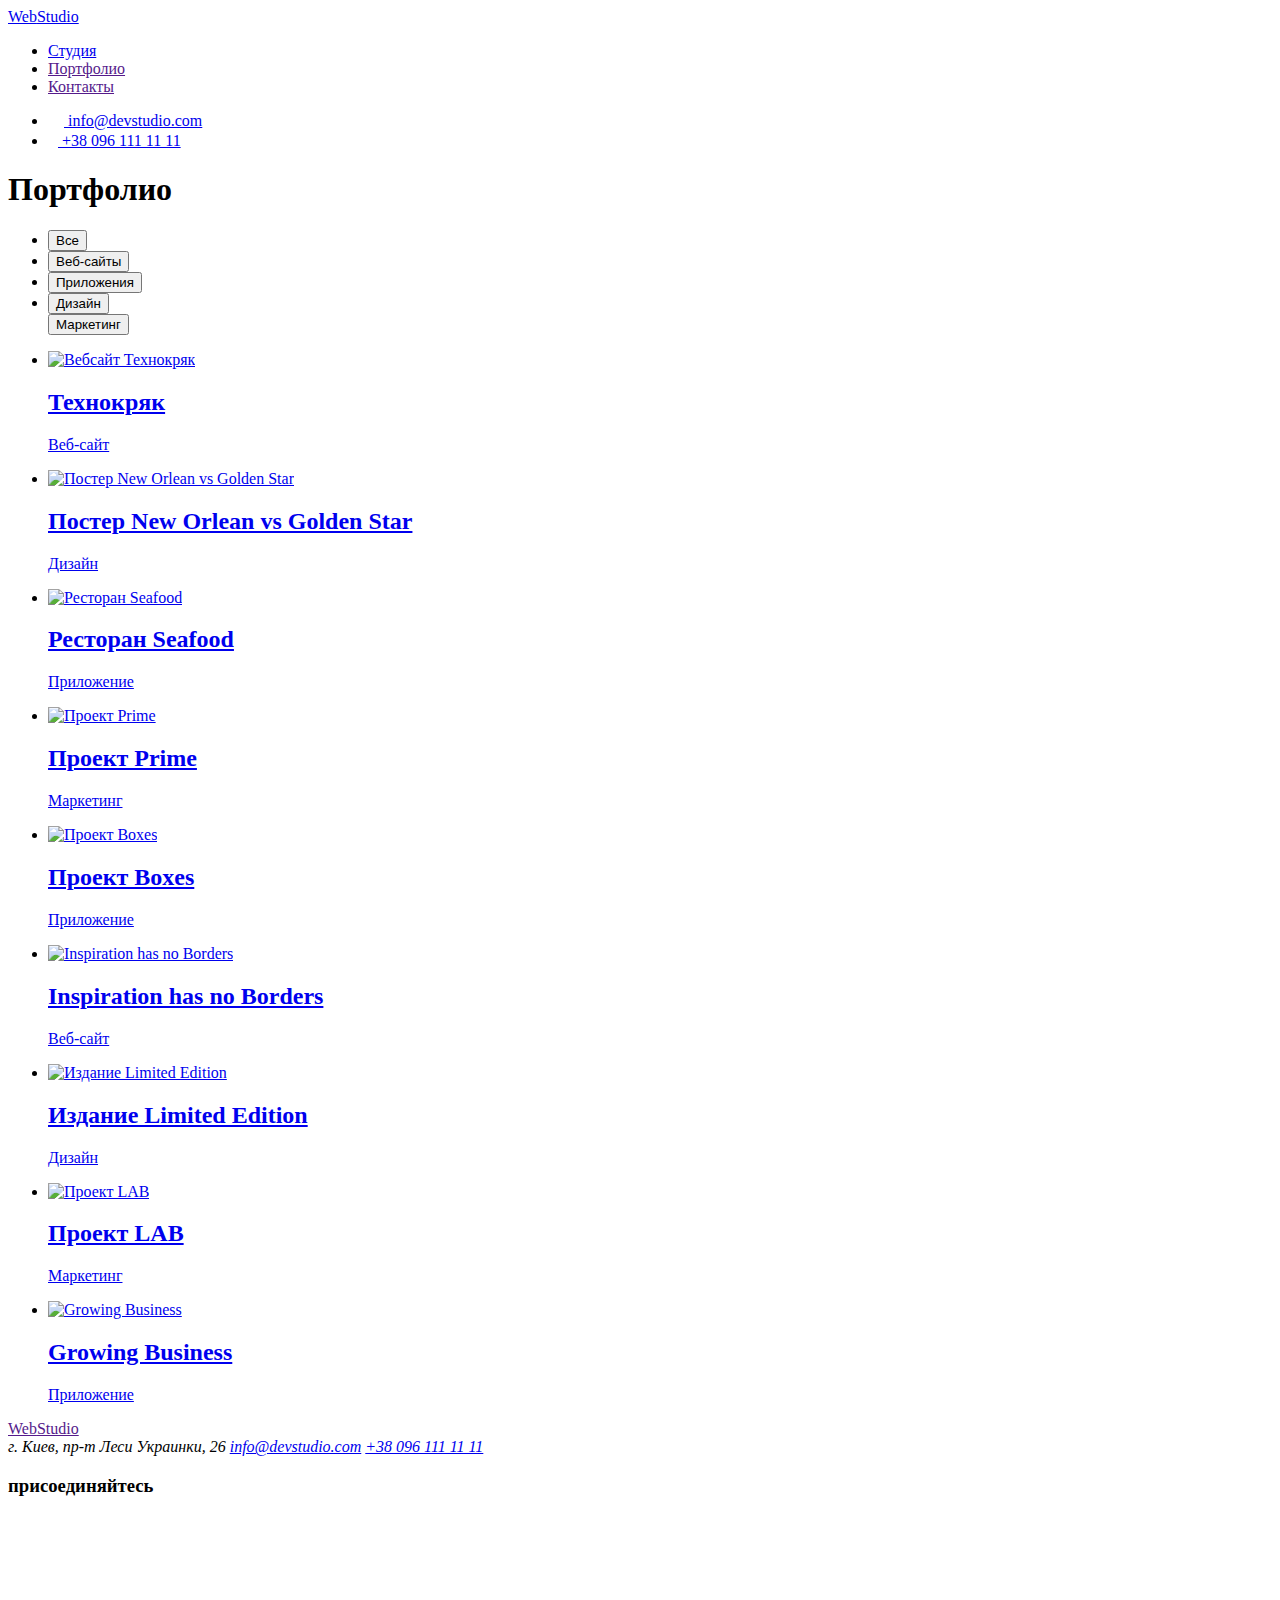
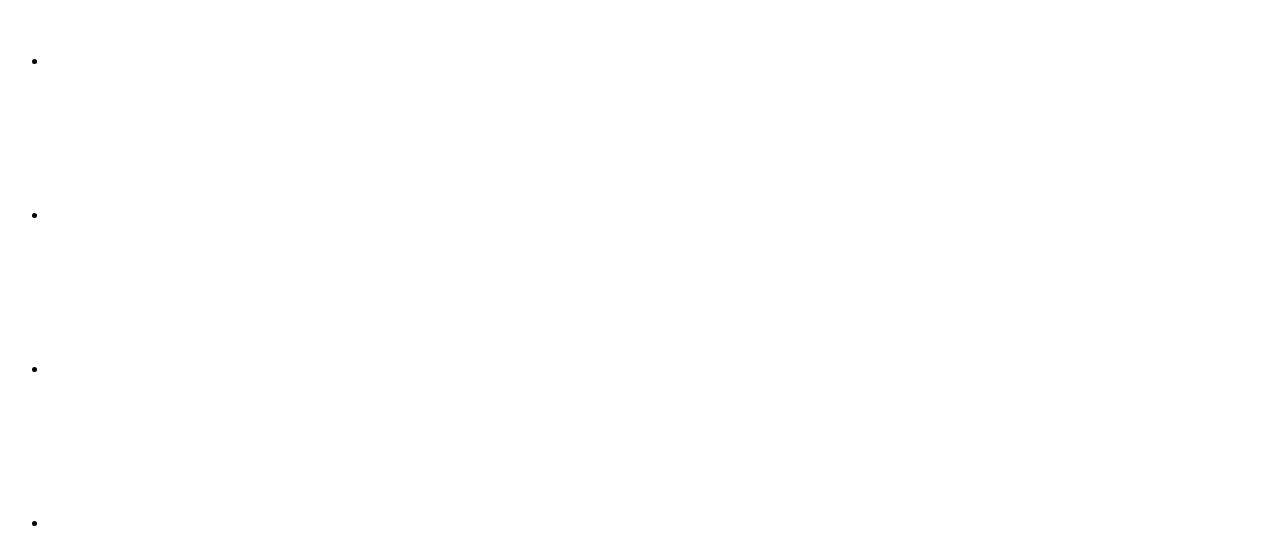
==== portfolio.html @ ab784875 "Create portfolio.html" ====
<!DOCTYPE html>
<html lang="ru">
<head>
    <meta charset="UTF-8">
    <meta http-equiv="X-UA-Compatible" content="IE=edge">
    <meta name="viewport" content="width=device-width, initial-scale=1.0">
    <title>Portfolio</title>
    <link href="https://fonts.googleapis.com/css2?family=Raleway:wght@700&family=Roboto:wght@400;500;700;900&display=swap" rel="stylesheet">
    <link rel="stylesheet" href="https://cdnjs.cloudflare.com/ajax/libs/modern-normalize/1.1.0/modern-normalize.min.css"
          integrity="sha512-wpPYUAdjBVSE4KJnH1VR1HeZfpl1ub8YT/NKx4PuQ5NmX2tKuGu6U/JRp5y+Y8XG2tV+wKQpNHVUX03MfMFn9Q=="
          crossorigin="anonymous" referrerpolicy="no-referrer" />
    <link rel="stylesheet" href="./css/style.css">
</head>
<body>
    <header class="header">
        <div class="container header_nav">
            <a class="logo_title link_logo" href="./index.html"><span class="logo">Web</span>Studio</a>
            <nav class="navigation">
                <ul class="nav_list list">
                    <li class="nav_item">
                        <a class="nav_link link" href="./index.html">Студия</a>
                    </li>
                    <li class="nav_item">
                        <a class="link_active nav_link link" href="">Портфолио</a>
                    </li>
                    <li class="nav_item">
                        <a class="nav_link link" href="">Контакты</a>
                    </li>
                </ul>
            </nav>
            <div class="header_contact">
                <ul class="contact_list list">
                    <li class="contact_item">
                        <a class="contact_link link " href="mailto:info@devstudio.com">
                            <svg class="icon_contact" width="16" height="12">
                                <use href="./img/icons.svg#icon-lettet"></use>
                            </svg>
                            info@devstudio.com</a>
                    </li>
                    <li class="contact_item">
                        <a class="contact_link link" href="tel:+380961111111">
                            <svg class="icon_contact" width="10" height="16">
                                <use href="./img/icons.svg#icon-smartphone"></use>
                            </svg>
                            +38 096 111 11 11</a>
                    </li>
                </ul>
            </div>
        </div>
    </header>
    <main>
        <section class="galerie">
            <div class="container"></div>
            <h1 class="visually-hidden">Портфолио</h1>
            <ul class="filter_list list">
                <li class="filter_item">
                    <button class ="filter_btn"
                    type="button">Все</button>
                </li>
                <li class="filter_item">
                    <button class="filter_btn" type="button">Веб-сайты</button>
                </li>
                <li class="filter_item">
                    <button class="filter_btn" type="button">Приложения</button>
                </li>
                <li class="filter_item">
                    <button class="filter_btn" type="button">Дизайн</button>
                </li>
                <liclass="filter_item" >
                    <button class="filter_btn" type="button">Маркетинг</button>
                </li>
            </ul>
            </div>
            <div class="container">
            <ul class="galerie_list list">
                <li class="galerie_item">
                    <a class="link" href="#"><img src="./img/tehnocraick.jpg" alt="Вебсайт Технокряк" width="370" height="294">
                    <div class="text_card">
                    <h2 class="galerie_title">Технокряк</h2>
                    <p class="galerie_text">Веб-сайт</p> </div></a>
                </li>
                <li class="galerie_item">
                    <a class="link" href="#"><img src="./img/poster.jpg" alt="Постер New Orlean vs Golden Star" width="370" height="294">
                    <div class="text_card">
                    <h2 class="galerie_title" >Постер New Orlean vs Golden Star</h2>
                    <p class="galerie_text" >Дизайн</p> </div>
                    </a>
                   
                </li>
                <li class="galerie_item">
                    <a class="link" href="#"><img src="./img/seafood.jpg" alt="Ресторан Seafood" width="370" height="294">
                    <div class="text_card">
                    <h2 class="galerie_title" >Ресторан Seafood</h2>
                    <p class="galerie_text" >Приложение</p> </div> </a>
                    
                </li>
                <li class="galerie_item" >
                    <a class="link" href="#"><img src="./img/prime.jpg" alt="Проект Prime" width="370" height="294">
                    <div class="text_card">
                    <h2 class="galerie_title">Проект Prime</h2>
                    <p class="galerie_text" >Маркетинг</p></div> </a>
                    
                </li>
                <li class="galerie_item">
                    <a class="link" href="#"><img src="./img/boxes.jpg" alt="Проект Boxes" width="370" height="294">
                    <div class="text_card">
                    <h2 class="galerie_title">Проект Boxes</h2>
                    <p class="galerie_text">Приложение</p></div> </a>
                    
                </li>
                <li class="galerie_item">
                    <a class="link" href="#"><img src="./img/inspiration.jpg" alt="Inspiration has no Borders" width="370" height="294">
                    <div class="text_card">
                    <h2 class="galerie_title" >Inspiration has no Borders</h2>
                    <p class="galerie_text" >Веб-сайт</p> </div></a>
                   
                </li>
                <li class="galerie_item">
                    <a class="link" href="#"><img src="./img/limited.jpg" alt="Издание Limited Edition" width="370" height="294">
                    <div class="text_card">
                    <h2 class="galerie_title">Издание Limited Edition</h2>
                    <p class="galerie_text" >Дизайн</p> </div></a>
                   
                </li>
                <li class="galerie_item">
                    <a class="link" href="#"><img src="./img/lab.jpg" alt="Проект LAB" width="370" height="294">
                    <div class="text_card">
                    <h2 class="galerie_title">Проект LAB</h2>
                    <p class="galerie_text">Маркетинг</p> </div></a>
                    
                </li>
                <li class="galerie_item">
                    <a class="link" href="#"><img src="./img/growing.jpg" alt="Growing Business" width="370" height="294">
                    <div class="text_card">
                    <h2 class="galerie_title">Growing Business</h2>
                    <p class="galerie_text" >Приложение</p></div> </a>
                    
                </li>
            </ul></div>
        </section>
    </main>
<footer class="footer_nav">
    <div class="container footer">
        <div class="footer_adress">
            <a class="footer_logo link_logo" href=""><span class="logo">Web</span>Studio</a>
            <address class="footer_contact">
                г. Киев, пр-т Леси Украинки, 26
                <a class="footer_link link" href="mailto:info@devstudio.com">info@devstudio.com</a>
                <a class="footer_link link" href="tel:+380961111111">+38 096 111 11 11</a>
            </address>
        </div>
        <div class="footer_soc">
            <h3 class="footer_soc_title">присоединяйтесь</h3>
            <ul class="footer_list list">
                <li class="footer_soc_item">
                    <a class="footer_soc_link" href="#">
                        <svg class="footer_icon_soc">
                            <use href="./img/icons.svg#icon-instagram-2"></use>
                        </svg>
                    </a>
                </li>
                <li class="footer_soc_item">
                    <a class="footer_soc_link" href="#">
                        <svg class="footer_icon_soc">
                            <use href="./img/icons.svg#icon-twitter-1"></use>
                        </svg>
                    </a>
                </li>
                <li class="footer_soc_item">
                    <a class="footer_soc_link" href="#">
                        <svg class="footer_icon_soc">
                            <use href="./img/icons.svg#icon-facebook-1"></use>
                        </svg>
                    </a>
                </li>
                <li class="footer_soc_item">
                    <a class="footer_soc_link" href="#">
                        <svg class="footer_icon_soc">
                            <use href="./img/icons.svg#icon-linkedin-1"></use>
                        </svg>
                    </a>
                </li>

            </ul>
        </div>
    </div>
</footer>
</body>
</html>
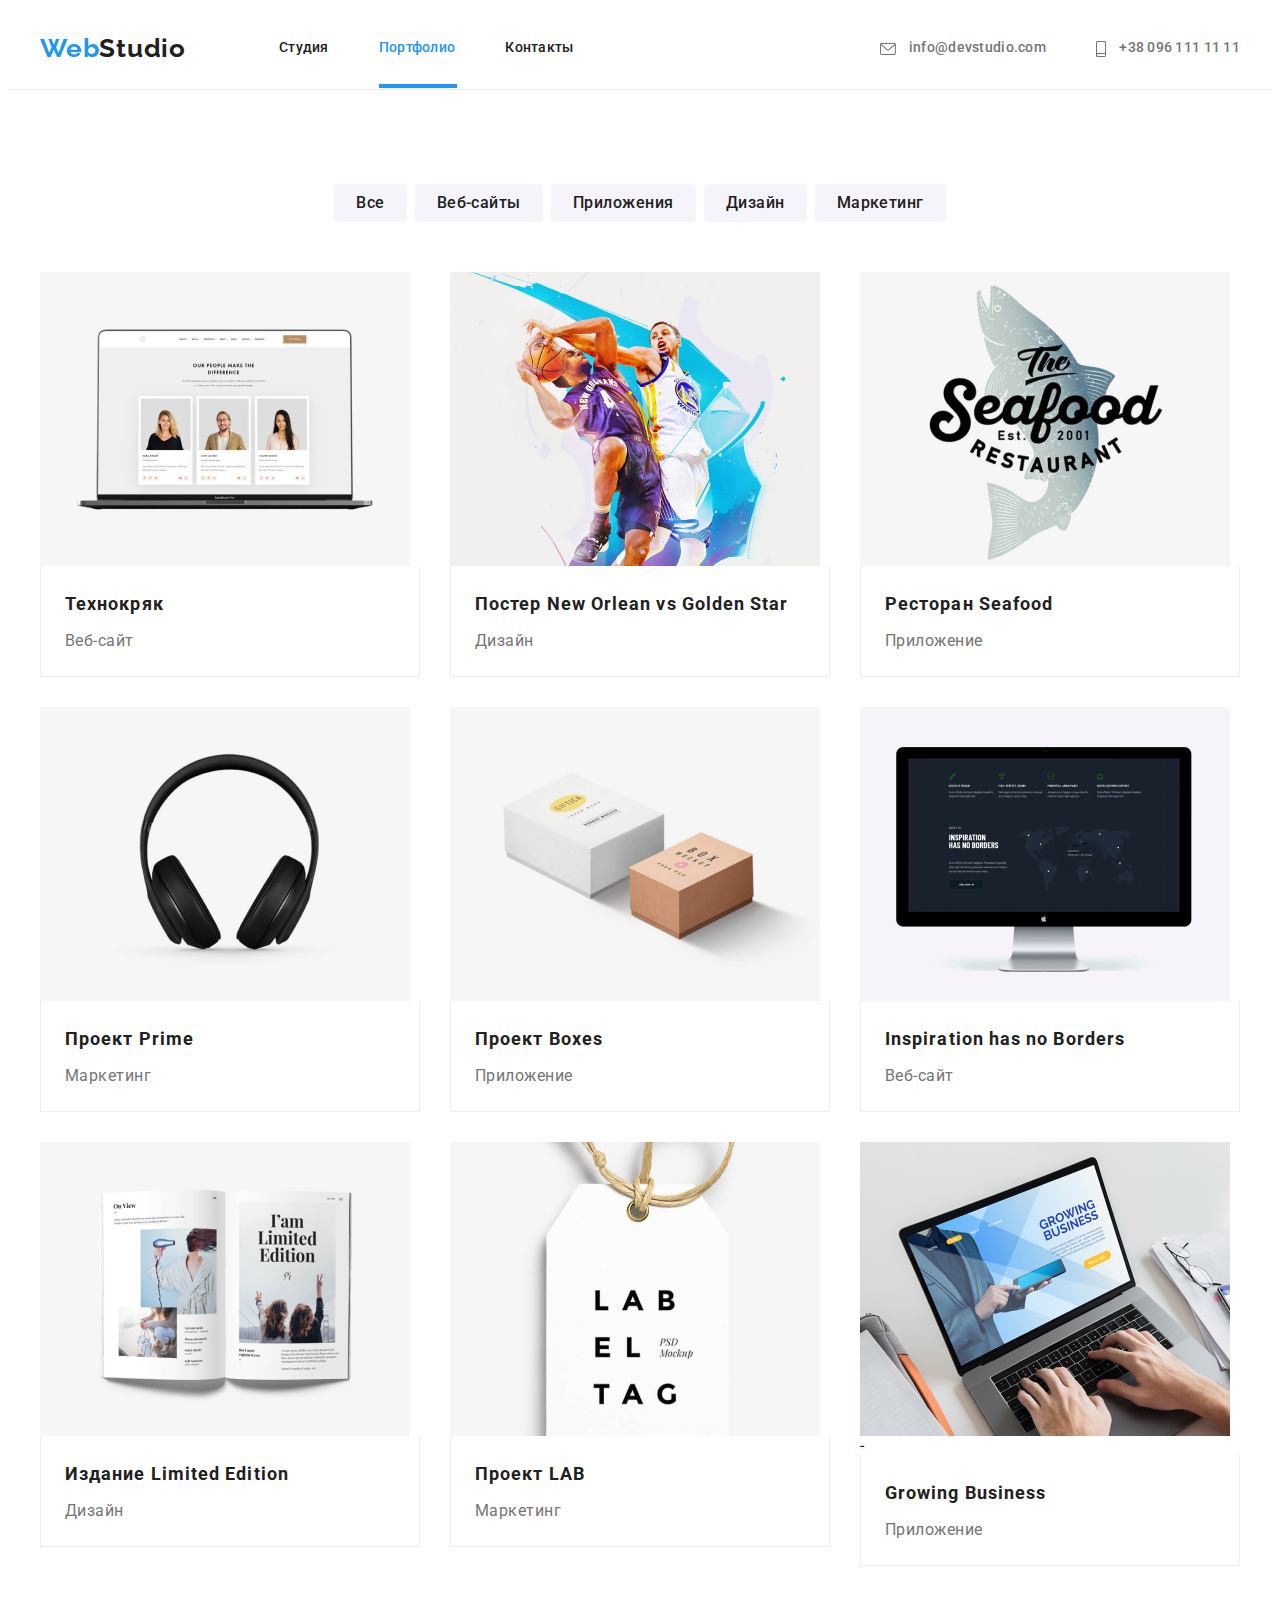
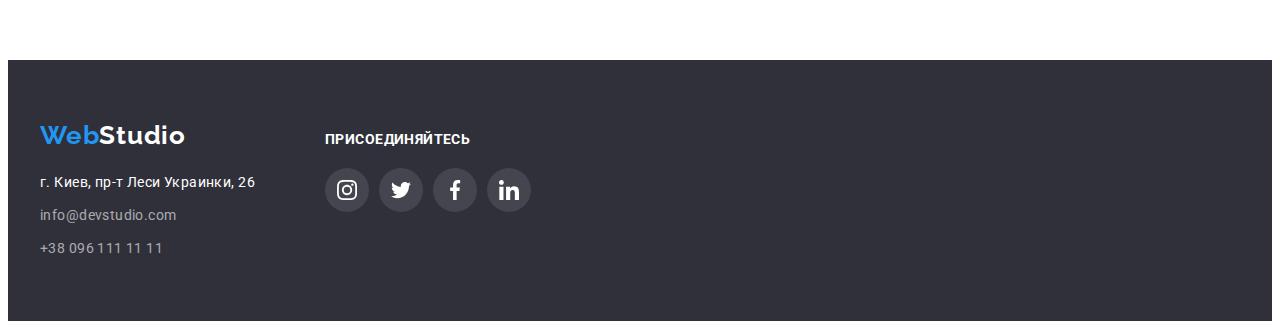
==== commit 7dfd370d: "ww" ====
--- a/portfolio.html
+++ b/portfolio.html
@@ -21,7 +21,7 @@
                         <a class="nav_link link" href="./index.html">Студия</a>
                     </li>
                     <li class="nav_item">
-                        <a class="link_active nav_link link" href="">Портфолио</a>
+                        <a class="link_active nav_link link_portfolio link" href="">Портфолио</a>
                     </li>
                     <li class="nav_item">
                         <a class="nav_link link" href="">Контакты</a>
@@ -74,13 +74,25 @@
             <div class="container">
             <ul class="galerie_list list">
                 <li class="galerie_item">
-                    <a class="link" href="#"><img src="./img/tehnocraick.jpg" alt="Вебсайт Технокряк" width="370" height="294">
+                    <a class="link" href="#">
+                    <div class="galerie_wrap">
+                    <img class= "eee" src="./img/tehnocraick.jpg" alt="Вебсайт Технокряк" width="370" height="294">
+                    <p class="galerie_cover_text">  Ресурс предлагает комплексные предложения с разным уровнем функционала и сервисов. Все это позволит посетителю получить
+                    исчерпывающие сведения о компании или частном лице.</p></div>
                     <div class="text_card">
                     <h2 class="galerie_title">Технокряк</h2>
-                    <p class="galerie_text">Веб-сайт</p> </div></a>
-                </li>
-                <li class="galerie_item">
-                    <a class="link" href="#"><img src="./img/poster.jpg" alt="Постер New Orlean vs Golden Star" width="370" height="294">
+                    <p class="galerie_text">Веб-сайт</p>
+                    </div></a>
+                
+                </li>
+                <li class="galerie_item">
+                    <a class="link" href="#">
+                        <div class="galerie_wrap">
+                        <img src="./img/poster.jpg" alt="Постер New Orlean vs Golden Star" width="370" height="294">
+                        <p class="galerie_cover_text"> Ресурс предлагает комплексные предложения с разным уровнем функционала и сервисов. Все
+                            это позволит посетителю получить
+                            исчерпывающие сведения о компании или частном лице.</p>
+                        </div>
                     <div class="text_card">
                     <h2 class="galerie_title" >Постер New Orlean vs Golden Star</h2>
                     <p class="galerie_text" >Дизайн</p> </div>
@@ -88,49 +100,91 @@
                    
                 </li>
                 <li class="galerie_item">
-                    <a class="link" href="#"><img src="./img/seafood.jpg" alt="Ресторан Seafood" width="370" height="294">
+                    <a class="link" href="#">
+                        <div class="galerie_wrap">
+                        <img src="./img/seafood.jpg" alt="Ресторан Seafood" width="370" height="294">
+                        <p class="galerie_cover_text"> Ресурс предлагает комплексные предложения с разным уровнем функционала и сервисов. Все
+                            это позволит посетителю получить
+                            исчерпывающие сведения о компании или частном лице.</p>
+                        </div>
                     <div class="text_card">
                     <h2 class="galerie_title" >Ресторан Seafood</h2>
                     <p class="galerie_text" >Приложение</p> </div> </a>
                     
                 </li>
                 <li class="galerie_item" >
-                    <a class="link" href="#"><img src="./img/prime.jpg" alt="Проект Prime" width="370" height="294">
+                    <a class="link" href="#">
+                        <div class="galerie_wrap">
+                        <img src="./img/prime.jpg" alt="Проект Prime" width="370" height="294">
+                        <p class="galerie_cover_text"> Ресурс предлагает комплексные предложения с разным уровнем функционала и сервисов. Все
+                            это позволит посетителю получить
+                            исчерпывающие сведения о компании или частном лице.</p>
+                        </div>
                     <div class="text_card">
                     <h2 class="galerie_title">Проект Prime</h2>
                     <p class="galerie_text" >Маркетинг</p></div> </a>
                     
                 </li>
                 <li class="galerie_item">
-                    <a class="link" href="#"><img src="./img/boxes.jpg" alt="Проект Boxes" width="370" height="294">
+                    <a class="link" href="#">
+                        <div class="galerie_wrap">
+                        <img src="./img/boxes.jpg" alt="Проект Boxes" width="370" height="294">
+                        <p class="galerie_cover_text"> Ресурс предлагает комплексные предложения с разным уровнем функционала и сервисов. Все
+                            это позволит посетителю получить
+                            исчерпывающие сведения о компании или частном лице.</p>
+                        </div>
                     <div class="text_card">
                     <h2 class="galerie_title">Проект Boxes</h2>
                     <p class="galerie_text">Приложение</p></div> </a>
                     
                 </li>
                 <li class="galerie_item">
-                    <a class="link" href="#"><img src="./img/inspiration.jpg" alt="Inspiration has no Borders" width="370" height="294">
+                    <a class="link" href="#">
+                        <div class="galerie_wrap">
+                        <img src="./img/inspiration.jpg" alt="Inspiration has no Borders" width="370" height="294">
+                        <p class="galerie_cover_text"> Ресурс предлагает комплексные предложения с разным уровнем функционала и сервисов. Все
+                            это позволит посетителю получить
+                            исчерпывающие сведения о компании или частном лице.</p>
+                        </div>
                     <div class="text_card">
                     <h2 class="galerie_title" >Inspiration has no Borders</h2>
                     <p class="galerie_text" >Веб-сайт</p> </div></a>
                    
                 </li>
                 <li class="galerie_item">
-                    <a class="link" href="#"><img src="./img/limited.jpg" alt="Издание Limited Edition" width="370" height="294">
+                    <a class="link" href="#">
+                        <div class="galerie_wrap">
+                        <img src="./img/limited.jpg" alt="Издание Limited Edition" width="370" height="294">
+                        <p class="galerie_cover_text"> Ресурс предлагает комплексные предложения с разным уровнем функционала и сервисов. Все
+                            это позволит посетителю получить
+                            исчерпывающие сведения о компании или частном лице.</p>
+                        </div>
                     <div class="text_card">
                     <h2 class="galerie_title">Издание Limited Edition</h2>
                     <p class="galerie_text" >Дизайн</p> </div></a>
                    
                 </li>
                 <li class="galerie_item">
-                    <a class="link" href="#"><img src="./img/lab.jpg" alt="Проект LAB" width="370" height="294">
+                    <a class="link" href="#">
+                        <div class="galerie_wrap">
+                        <img src="./img/lab.jpg" alt="Проект LAB" width="370" height="294">
+                        <p class="galerie_cover_text"> Ресурс предлагает комплексные предложения с разным уровнем функционала и сервисов. Все
+                            это позволит посетителю получить
+                            исчерпывающие сведения о компании или частном лице.</p>
+                        </div>
                     <div class="text_card">
                     <h2 class="galerie_title">Проект LAB</h2>
                     <p class="galerie_text">Маркетинг</p> </div></a>
                     
                 </li>
                 <li class="galerie_item">
-                    <a class="link" href="#"><img src="./img/growing.jpg" alt="Growing Business" width="370" height="294">
+                    <a class="link" href="#">
+                        <div class="galerie_wrap">
+                        <img src="./img/growing.jpg" alt="Growing Business" width="370" height="294">
+                        <p class="galerie_cover_text"> Ресурс предлагает комплексные предложения с разным уровнем функционала и сервисов. Все
+                            это позволит посетителю получить
+                            исчерпывающие сведения о компании или частном лице.</p>
+                        </div>-
                     <div class="text_card">
                     <h2 class="galerie_title">Growing Business</h2>
                     <p class="galerie_text" >Приложение</p></div> </a>
--- a/css/style.css
+++ b/css/style.css
@@ -0,0 +1,678 @@
+:root {
+    --header-color: #2F303A;
+    --title-color: #212121;
+    --text-color: #757575;
+    --blue-text-color: #2196F3;
+    --background-color: #F5F4FA;
+    --secondary-color: #ffffff;
+}
+
+body {
+    font-family: Roboto, Tahomo, sans-serif;
+    color: var(--text-color);
+}
+
+p, 
+h1, 
+h2, 
+h3, 
+h4, 
+h5, 
+h6 {
+    margin: 0;
+}
+
+ul,
+ol {
+    padding-left: 0;
+    margin: 0;
+}
+img {
+    display: block;
+    max-width: 100%;
+    height: auto;
+}
+.container {
+    width: 1200px;
+    padding-left: 15px;
+    padding-right: 15px;
+    margin: 0 auto;
+}
+.list {
+    list-style: none;
+}
+.link {
+    text-decoration: none;
+    transition: color 250ms cubic-bezier(0.4, 0, 0.2, 1);
+}
+.link:hover,
+.link:focus {
+    color: var(--blue-text-color);
+}
+.link_logo {
+    text-decoration: none;
+}
+.visually-hidden {
+    position: absolute;
+    white-space: nowrap;
+    width: 1px;
+    height: 1px;
+    overflow: hidden;
+    border: 0;
+    padding: 0;
+    clip: rect(0 0 0 0);
+    clip-path: inset(50%);
+    margin: -1px;
+}
+.section {
+    padding-top: 94px;
+    padding-bottom: 94px;
+}
+/* ---------------------header------------------------- */
+
+.header {
+    border-bottom: 1px solid #ECECEC;
+}
+.header_nav {
+    display: flex;
+    align-items: center;
+}
+.navigation, .contact_link {
+    background-color: var(--secondary-color);
+    font-weight: 500;
+    font-size: 14px;
+    line-height: 1.14;
+    letter-spacing: 0.02em;
+    
+}
+
+.logo_title {
+    padding-top: 25px;
+    padding-bottom: 25px;
+    margin-right: 93px;
+    
+}
+
+.logo_title, .footer_logo {
+    font-family: Raleway, Tahoma, sans-serif;
+    font-weight: 700;
+    font-size: 26px;
+    line-height: 1.19;
+    letter-spacing: 0.03em;
+ 
+}
+
+.logo_title, .nav_link {
+    color: var(--title-color);
+}
+.logo {
+    color: var(--blue-text-color);
+}
+.icon_contact {
+    fill: currentColor;
+    margin-right: 10px;
+    vertical-align: middle;
+}
+
+.link_active{
+    color: var(--blue-text-color);
+}
+
+.link_studio {
+    position: relative;
+}
+.link_studio::after {
+    content: "";
+    width: 48px;
+    height: 4px;
+    background-color: var(--blue-text-color);
+    display: block;
+    position: absolute;
+    bottom: 0;
+}
+.contact_link {
+    color: var(--text-color);
+
+
+}
+.nav_list {
+    display: flex;
+}
+.nav_item:not(:last-child) {
+    margin-right: 50px;
+}
+.nav_link, .contact_link{
+    display: block;
+    padding-top: 32px;
+    padding-bottom: 32px;
+  } 
+.header_contact {
+    margin-left: auto;
+}
+.contact_list {
+    display: flex;
+    align-items: center;
+    
+}
+
+
+.contact_item:not(:last-child) {
+    margin-right: 50px; 
+}
+
+.link_portfolio {
+    position: relative;
+}
+.link_portfolio::after {
+    content: "";
+    width: 78px;
+    height: 4px;
+    background-color: var(--blue-text-color);
+    display: block;
+    position: absolute;
+    bottom: 0;
+}
+
+/* ---------------------hero------------------------- */
+
+.hero {
+    background-color: var(--header-color);
+    padding-top: 200px;
+    padding-bottom: 200px;
+    max-width: 1600px;
+    margin: 0 auto;
+    background-image: linear-gradient(
+        rgba(47, 48, 58, 0.4),
+        rgba(47, 48, 58, 0.4)
+    ),
+    url(../img/overlay.jpg);
+    background-repeat: no-repeat;
+    background-size: cover;
+    background-position: center;
+}
+.hero_title {
+    margin-bottom: 30px;
+    margin-left: 237px;
+    margin-right: auto;
+    width: 696px;
+    font-weight: 900;
+    font-size: 44px;
+    line-height: 1.36;
+    text-align: center;
+    letter-spacing: 0.06em;
+    text-transform: uppercase;
+    color: var(--secondary-color);
+    
+}
+.hero_btn {
+    display: block;
+    margin: 0 auto;
+    padding: 10px 32px;
+    cursor: pointer;
+    font-family: inherit;
+    font-weight: 700;
+    font-size: 16px;
+    line-height: 1.88;
+    align-items: center;
+    text-align: center;
+    letter-spacing: 0.06em;
+    background-color: var(--blue-text-color);
+    color: var(--secondary-color);
+    box-shadow: 0px 4px 4px rgba(0, 0, 0, 0.15);
+    border-radius: 4px;
+}
+
+/* --------------------features------------------------ */
+.features {
+    padding-bottom: 0;
+}
+
+.icon_features {
+    width: 70px;
+    height: 70px;
+   
+    
+    
+}
+.icon_container {
+    background-color: var(--background-color);
+    height: 120px;
+    border-radius: 4px;
+    margin-bottom: 30px;
+    display: flex;
+    justify-content: center;
+    align-items: center;
+    
+}
+.features_title {
+    font-weight: 700;
+    font-size: 14px;
+    line-height: 1.14;
+    letter-spacing: 0.03em;
+    text-transform: uppercase;
+    color: var(--title-color);
+    margin-bottom: 10px;
+}    
+
+.features_text, .footer_nav {
+    font-size: 14px;
+    line-height: 1.71;
+    letter-spacing: 0.03em;
+}
+.features_list {
+    display: flex;
+}
+
+.features_item {
+    width: 270px;
+}
+
+.features_item:not(:last-child) {
+    margin-right: 30px;
+}
+/* --------------------works-team ----------------------- */
+
+.works_title, .team_title, .client_title {
+    font-weight: 700;
+    font-size: 36px;
+    line-height: 1.17;
+    letter-spacing: 0.03em;
+    color: var(--title-color);
+}
+.works_title {
+    margin-bottom: 50px;
+    text-align: center;
+}
+.works_list {
+    display: flex;
+}
+.works_item:not(:last-child) {
+    margin-right: 30px;
+}
+.works_cards {
+    position: relative;
+}
+.work_text {
+    font-weight: 700;
+    font-size: 14px;
+    line-height: 1.14;
+    text-align: center;
+    letter-spacing: 0.03em;
+    text-transform: uppercase;
+    background-color: rgba(47, 48, 58, 0.8); ;
+    color: var(--secondary-color);
+    width: 370px;
+    min-height: 70px;
+    display: flex;
+    align-items: center;
+    justify-content: center;
+    position: absolute;
+    bottom: 0;
+   
+}
+
+
+
+.team {
+    background-color: var(--background-color);
+    font-size: 16px;
+    line-height: 1.19;
+    letter-spacing: 0.03em;
+}
+.team_title {
+    margin-bottom: 50px;
+    text-align: center;
+}
+.team_list {
+    display: flex;
+}
+.team_item {
+    background-color: var(--secondary-color);
+    box-shadow: 0px 1px 3px rgba(0, 0, 0, 0.12),
+    0px 1px 1px rgba(0, 0, 0, 0.14),
+    0px 2px 1px rgba(0, 0, 0, 0.2);
+    border-radius: 0px 0px 4px 4px;
+}    
+
+.team_item:not(:last-child) {
+    margin-right: 30px;
+}
+
+.team_name {
+    font-weight: 500;
+    color: var(--title-color);
+    margin-top: 30px;
+    margin-bottom: 10px;
+    text-align: center;
+}
+.team_text {
+    text-align: center;
+    margin-bottom: 16px;
+}
+
+.soc_list {
+    display: flex;
+    justify-content: center;
+}
+.soc_item + .soc_item {
+    margin-left: 10px;
+    margin-bottom: 30px;
+}
+.soc_link {
+    width: 44px;
+    height: 44px;
+    background-color: var(--secondary-color);
+    border-radius: 50%;
+    display: flex;
+    justify-content: center;
+    align-items: center;
+    fill: #AFB1B8;
+    transition: background-color 250ms cubic-bezier(0.4, 0, 0.2, 1), fill 250ms cubic-bezier(0.4, 0, 0.2, 1);
+}
+
+.soc_link:hover, .soc_link:focus {
+    background-color: var(--blue-text-color);
+    fill: var(--secondary-color);
+}
+
+.icon_soc {
+    width: 20px;
+    height: 20px;
+}
+
+/* ----------------------client----------------------- */
+
+.client {
+    padding-bottom: 102px;
+}
+
+.client_title {
+    margin-bottom: 50px;
+    text-align: center;
+}
+
+.client_list {
+    display: flex;
+    justify-content: center;
+}
+
+.client_item + .client_item {
+    margin-left: 30px;
+    }
+
+.client_link {
+    width: 170px;
+    height: 92px;
+    background-color: var(--secondary-color);
+    border: 1px solid #AFB1B8;
+    border-radius: 4px;
+    display: flex;
+    justify-content: center;
+    align-items: center;
+    fill: #AFB1B8;
+    transition: fill 250ms cubic-bezier(0.4, 0, 0.2, 1),
+    border 250ms cubic-bezier(0.4, 0, 0.2, 1);
+}
+.client_link:hover,
+.client_link:focus {
+    fill: var(--blue-text-color);
+    border: 1px solid var(--blue-text-color);
+}
+.client_icon {
+    width: 106px;
+    height: 60px;
+}
+
+
+/* --------------------footer----------------------- */
+.footer_contact{
+    font-style: normal;
+}
+
+.footer_nav {
+    background-color: var(--header-color);
+    color: var(--secondary-color);
+    
+ }
+.footer_adress {
+    padding-top: 60px;
+    padding-bottom: 60px;
+}
+ .footer {
+     display: flex;
+     
+ }
+ .footer_soc {
+    margin-left: 70px;
+    padding-top: 72px;
+    padding-bottom: 100px;
+ }
+.footer_logo {
+    display: block;
+    color: var(--secondary-color);
+    margin-bottom: 20px;
+}
+
+.footer_link {
+    color: rgba(255, 255, 255, 0.6);
+    margin-top: 9px;
+}
+.footer_contact{
+    display: flex;
+    flex-flow: column wrap;
+    }
+
+.footer_soc_title {
+    font-weight: 700;
+    font-size: 14px;
+    line-height: 1.14;
+    letter-spacing: 0.03em;
+    text-transform: uppercase;
+    color: var(--secondary-color);
+    margin-bottom: 20px;
+}    
+.footer_list {
+    display: flex;
+    
+}
+
+.footer_soc_item + .footer_soc_item {
+    margin-left: 10px;
+    
+}
+
+.footer_soc_link {
+    width: 44px;
+    height: 44px;
+    background-color: rgba(255, 255, 255, 0.1);
+    border-radius: 50%;
+    display: flex;
+    justify-content: center;
+    align-items: center;
+    fill: var(--secondary-color);
+    transition: background-color 250ms cubic-bezier(0.4, 0, 0.2, 1),
+    fill 250ms cubic-bezier(0.4, 0, 0.2, 1);
+}
+
+.footer_soc_link:hover,
+.footer_soc_link:focus {
+    background-color: var(--blue-text-color);
+    fill: var(--secondary-color);
+}
+
+.footer_icon_soc {
+    width: 20px;
+    height: 20px;
+}
+
+/* --------------------portfolio-------------------- */
+.filter_list {
+    display: flex;
+    justify-content: center;
+    margin-bottom: 50px;
+}
+.filter_item:not(:last-child) {
+    margin-right: 8px;
+}
+.filter_btn {
+    cursor: pointer;
+    padding: 6px 22px;
+    font-family: inherit;
+    font-weight: 500;
+    font-size: 16px;
+    line-height: 1.63;
+    text-align: center;
+    letter-spacing: 0.03em;
+    color: var(--title-color);
+    background-color: var(--background-color);
+    border: none;
+    border-radius: 4px;
+    transition: background-color 250ms cubic-bezier(0.4, 0, 0.2, 1),
+                color 250ms cubic-bezier(0.4, 0, 0.2, 1),
+                box-shadow 250ms cubic-bezier(0.4, 0, 0.2, 1);
+}
+
+.filter_btn:hover,
+.filter_btn:focus {
+    background-color: var(--blue-text-color);
+    color: var(--secondary-color);
+    box-shadow: 0px 3px 1px rgba(0, 0, 0, 0.1),
+    0px 1px 2px rgba(0, 0, 0, 0.08),
+    0px 2px 2px rgba(0, 0, 0, 0.12);
+    
+}
+
+
+/* --------------------galerie-------------------- */
+.galerie {
+    padding-top: 94px;
+    padding-bottom: 94px;
+}
+
+.galerie_list {
+    display: flex;
+    flex-wrap: wrap;
+    margin-left: -30px;
+    margin-top: -30px;
+}
+.galerie_item {
+    margin-left: 30px;
+    margin-top: 30px;
+    flex-basis: calc((100% - 90px) / 3);
+    transition: box-shadow 250ms cubic-bezier(0.4, 0, 0.2, 1); 
+}
+
+.galerie_item:hover,
+.galerie_item:focus {
+    box-shadow: 0px 4px 4px rgba(0, 0, 0, 0.25);
+    
+}
+.galerie_title {
+    margin-bottom: 4px;
+    font-weight: 700;
+    font-size: 18px;
+    line-height: 2;
+    letter-spacing: 0.06em;
+    color: var(--title-color);
+}
+
+.galerie_text {
+    font-size: 16px;
+    line-height: 1.88;
+    letter-spacing: 0.03em;
+    color: var(--text-color); 
+}
+
+.text_card {
+    padding: 20px 24px;
+    border-bottom: 1px solid #EEEEEE;
+    border-left: 1px solid #EEEEEE;
+    border-right: 1px solid #EEEEEE;
+}
+
+.galerie_wrap {
+    position: relative;
+    overflow: hidden;  
+}
+
+.galerie_cover_text {
+    position: absolute;
+    top: 0;
+    background-color: rgba(33, 150, 243, 0.9);
+    color: var(--secondary-color);
+    font-size: 18px;
+    line-height: 1.56;
+    letter-spacing: 0.03em; 
+    padding: 63px 24px;
+    height: 100% - 1px;
+    transform: translateY(100%);
+    transition: transform 250ms cubic-bezier(0.4, 0, 0.2, 1); 
+    overflow: auto;
+}
+
+.galerie_item:hover .galerie_cover_text,
+.galerie_item:focus .galerie_cover_text {
+    transform: translateY(0%);
+}
+
+/* -------------backdrop------------------------------ */
+
+
+.backdrop {
+    position: fixed;
+    top: 0;
+    width: 100%;
+    height: 100%;
+    background-color: rgba(0, 0, 0, 0.2);
+    transition: opacity 500ms, visibility 500ms;
+   
+}
+
+.backdrop.is-hidden .modal {
+    transform: scale(1) rotate(90deg);
+    transition: transform 1000ms cubic-bezier(0.39, 0.575, 0.565, 1);
+}  
+
+.modal {
+    width: 528px;
+    min-height: 581px;
+    background-color: var(--secondary-color);
+    box-shadow: 0px 1px 3px rgba(0, 0, 0, 0.12),
+    0px 1px 1px rgba(0, 0, 0, 0.14),
+    0px 2px 1px rgba(0, 0, 0, 0.2);
+    border-radius: 4px;
+    position: absolute;
+    top: 50%;
+    left: 50%;
+    transition: transform 1000ms cubic-bezier(0.39, 0.575, 0.565, 1);
+    transform: translate(-50%, -50%) rotate(0);
+    
+}
+
+ .icon_close {
+    width: 18px;
+    height: 18px;
+    display: flex;
+    justify-content: center;
+    align-items: center; 
+    margin: auto;
+} 
+.modal_close_btn {
+    border-radius: 50%; 
+    background-color: transparent;
+    border: 1px solid rgba(0, 0, 0, 0.1);
+    position: absolute;
+    top: 8px;
+    right: 8px;
+    width: 30px;
+    height: 30px;
+    align-items: center;
+    text-align: center;
+    padding: 0;
+}
+.is-hidden {
+    opacity: 0;
+    pointer-events: none;
+    visibility: hidden;
+}
+
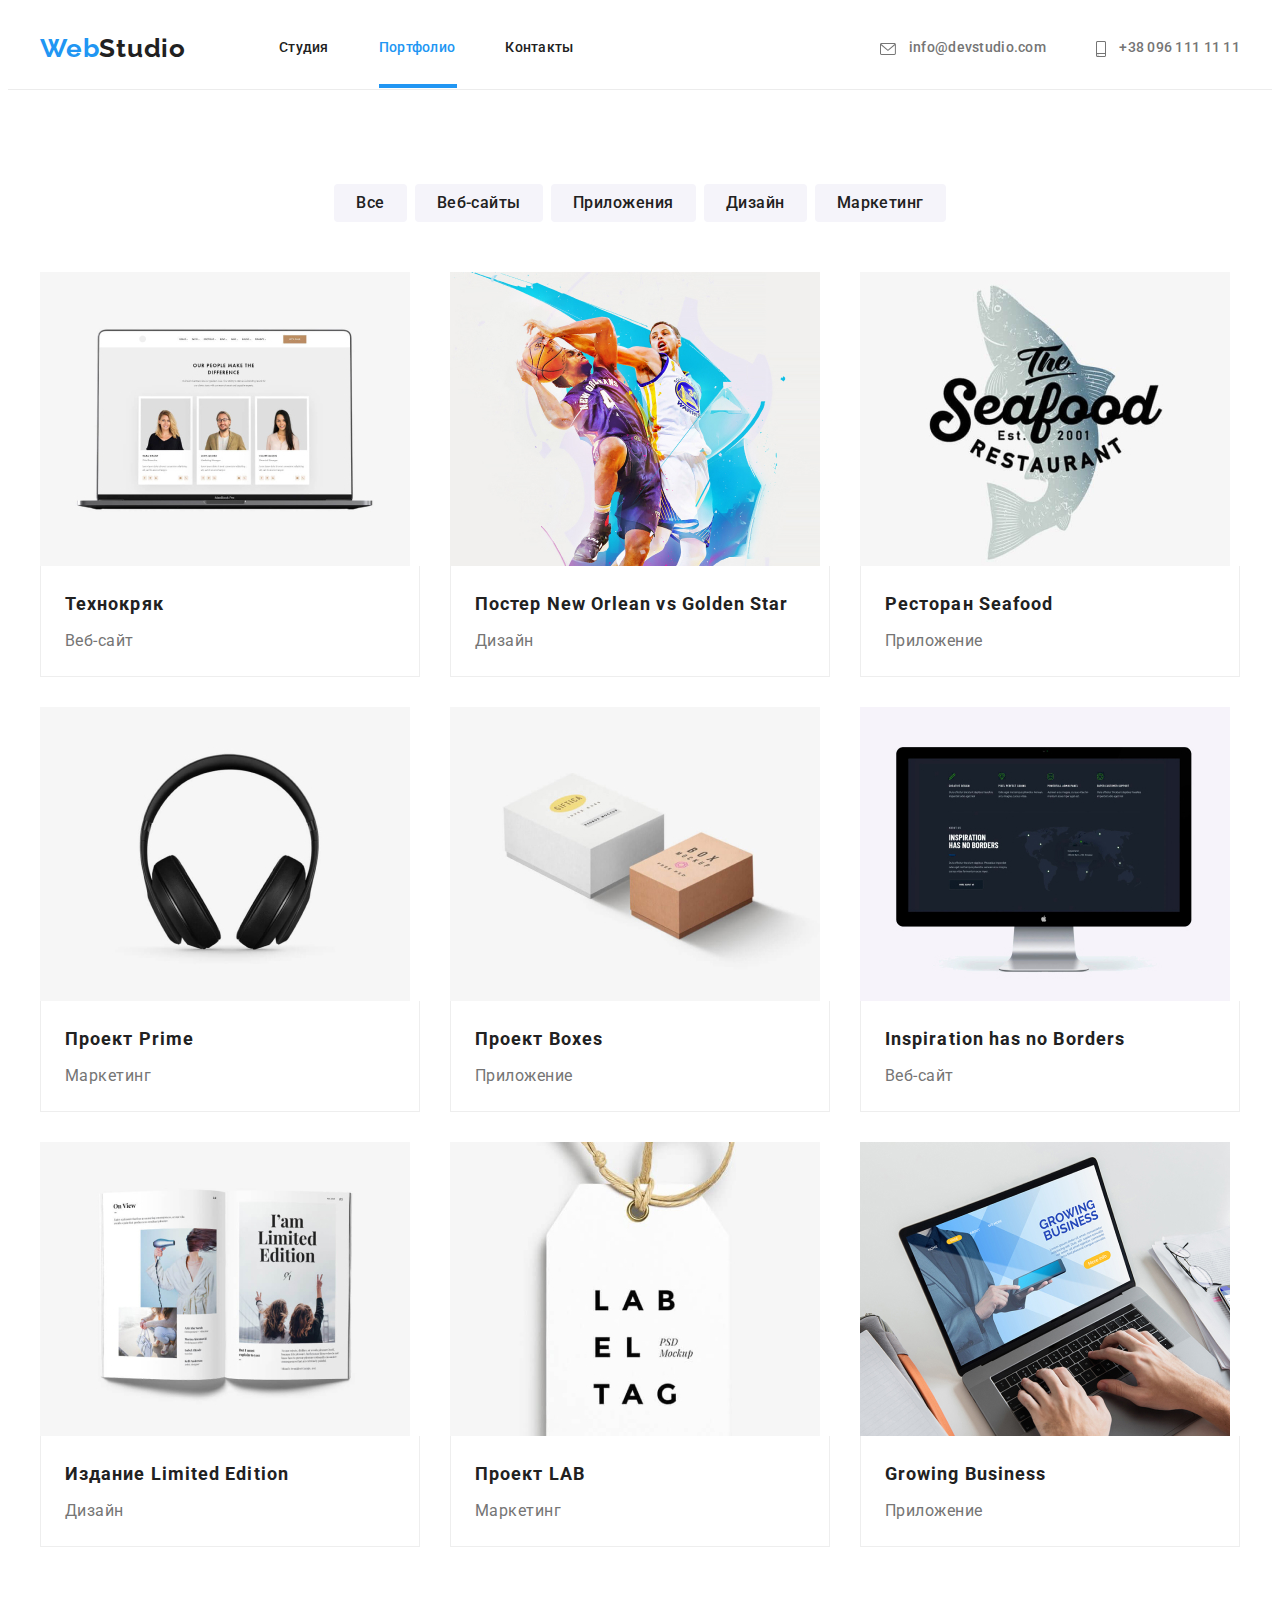
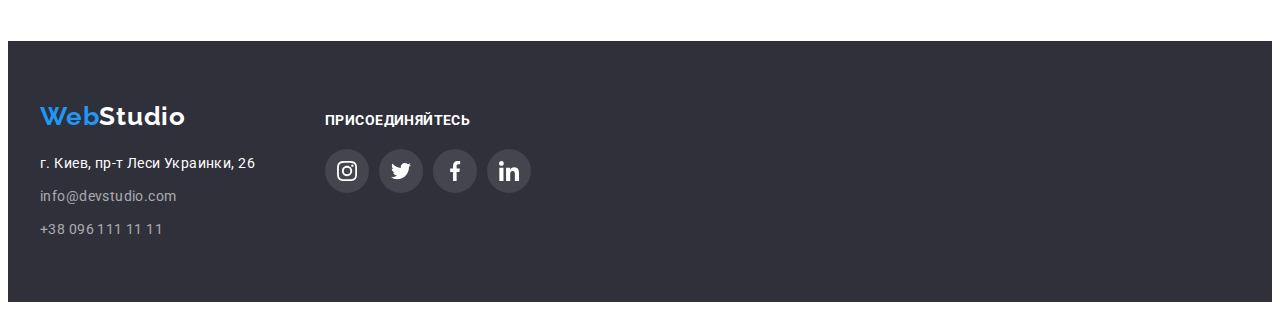
==== commit ffad532d: "Update portfolio.html" ====
--- a/portfolio.html
+++ b/portfolio.html
@@ -184,7 +184,7 @@
                         <p class="galerie_cover_text"> Ресурс предлагает комплексные предложения с разным уровнем функционала и сервисов. Все
                             это позволит посетителю получить
                             исчерпывающие сведения о компании или частном лице.</p>
-                        </div>-
+                        </div>
                     <div class="text_card">
                     <h2 class="galerie_title">Growing Business</h2>
                     <p class="galerie_text" >Приложение</p></div> </a>
--- a/css/style.css
+++ b/css/style.css
@@ -628,9 +628,9 @@
    
 }
 
-.backdrop.is-hidden .modal {
-    transform: scale(1) rotate(90deg);
-    transition: transform 1000ms cubic-bezier(0.39, 0.575, 0.565, 1);
+.backdrop.is_hidden .modal {
+    transform: scale(1) translateY(0) ;
+    transition: transform 500ms cubic-bezier(0.39, 0.575, 0.565, 1);
 }  
 
 .modal {
@@ -644,7 +644,7 @@
     position: absolute;
     top: 50%;
     left: 50%;
-    transition: transform 1000ms cubic-bezier(0.39, 0.575, 0.565, 1);
+    transition: transform 500ms cubic-bezier(0.39, 0.575, 0.565, 1);
     transform: translate(-50%, -50%) rotate(0);
     
 }
@@ -670,7 +670,7 @@
     text-align: center;
     padding: 0;
 }
-.is-hidden {
+.is_hidden {
     opacity: 0;
     pointer-events: none;
     visibility: hidden;
